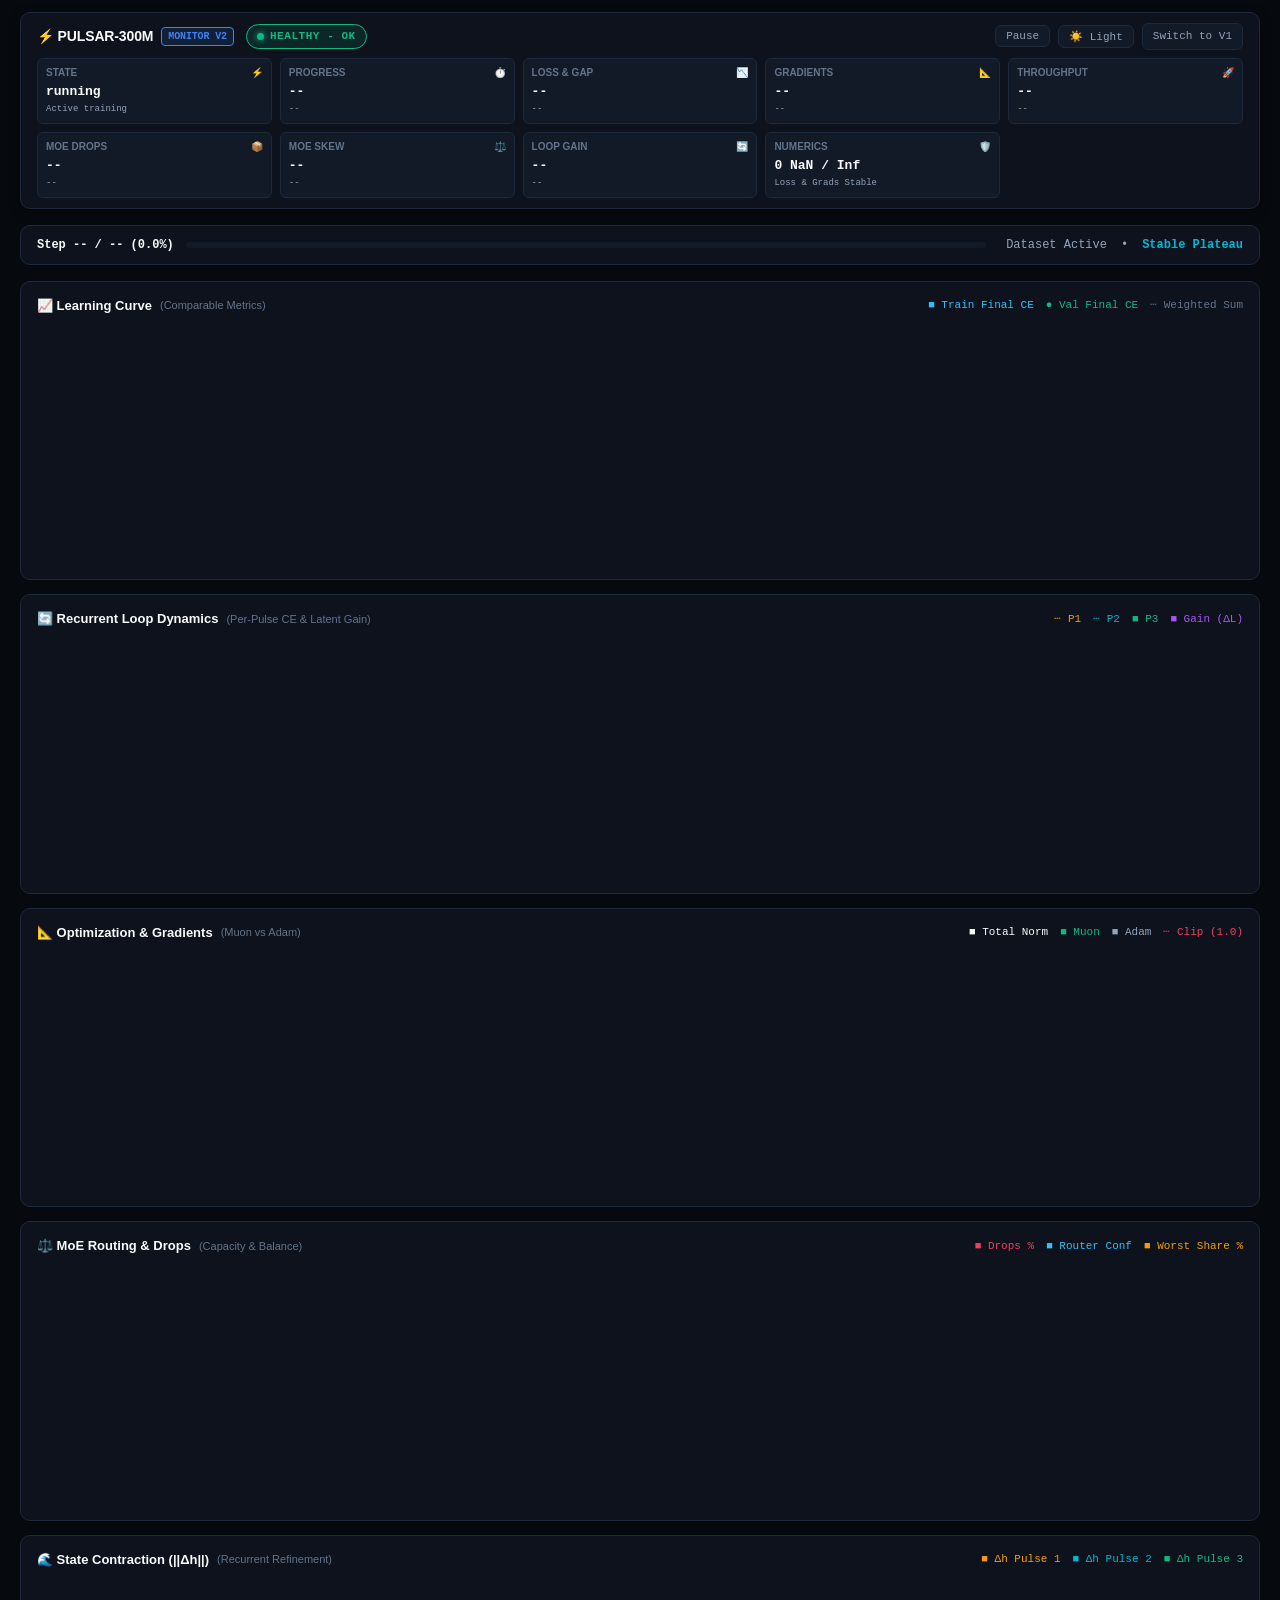
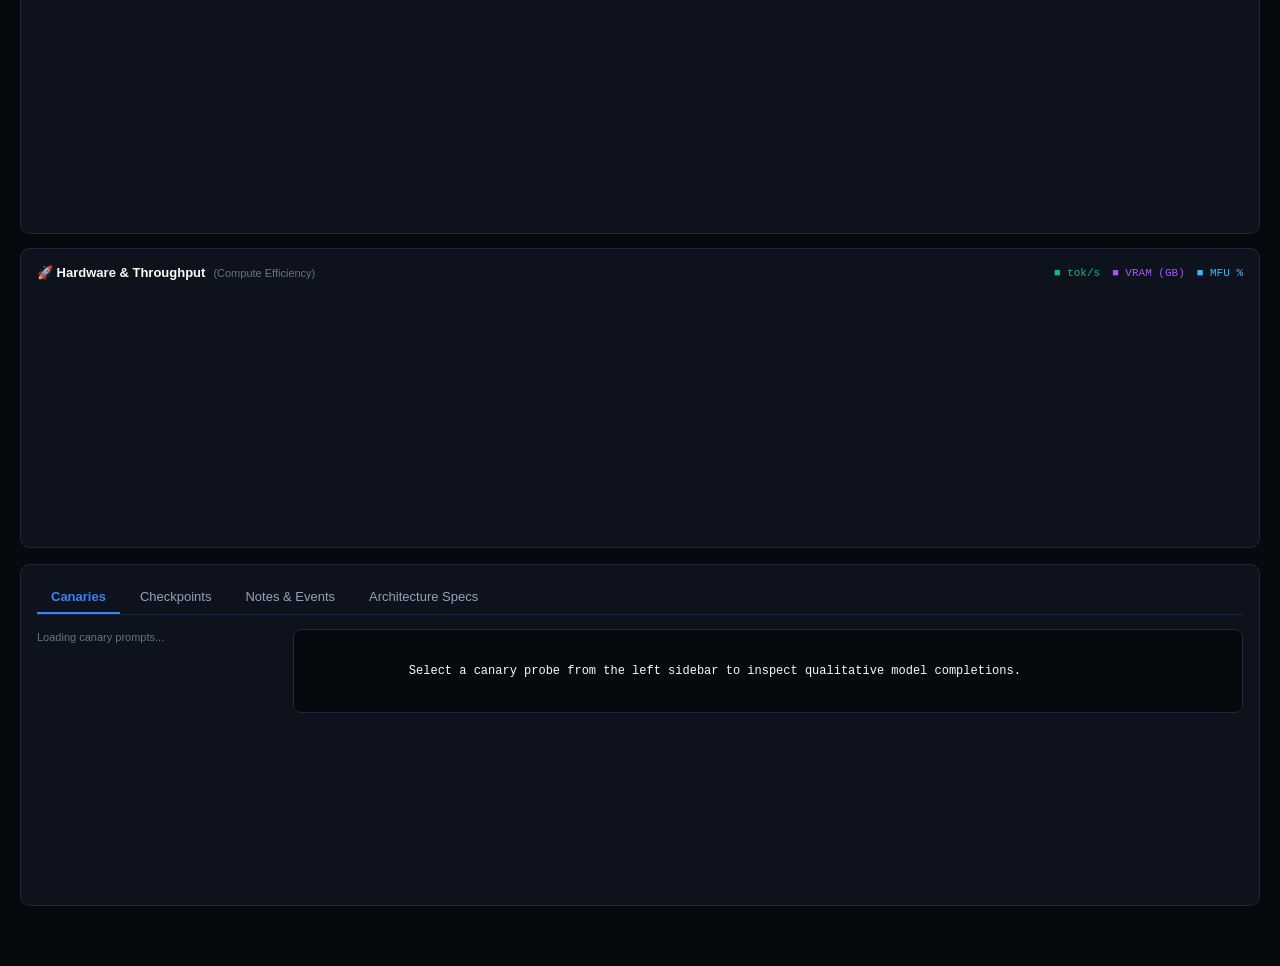
==== monitor/v2/index.html @ 7ce27eac "feat(monitor-v2): complete frontend UI, uPlot suite, and documentation" ====
<!DOCTYPE html>
<html lang="en" data-theme="dark">
<head>
  <meta charset="utf-8">
  <meta name="viewport" content="width=device-width, initial-scale=1.0">
  <title>PULSAR-300M Monitor V2</title>
  <link rel="stylesheet" href="vendor/uPlot.min.css">
  <link rel="stylesheet" href="style.css">
</head>
<body>
  <div class="v2-container">

    <!-- TIER 1: STICKY HEALTH STRIP -->
    <header class="health-strip-sticky">
      <div class="health-strip-top">
        <div class="health-brand-group">
          <div class="brand-badge">
            <span>⚡ PULSAR-300M</span>
            <span class="brand-v2-tag">MONITOR V2</span>
          </div>
          <div id="overallStatusPill" class="status-pill-overall OK">
            <span class="status-dot"></span>
            <span id="overallStatusText">HEALTHY - OK</span>
          </div>
        </div>

        <div class="health-controls">
          <button id="pauseBtn" class="btn-sm" title="Freeze live dashboard updates">Pause</button>
          <button id="themeToggleBtn" class="btn-sm" title="Toggle between dark and light themes">☀️ Light</button>
          <a href="/" class="btn-sm" style="text-decoration: none;" title="Switch to Legacy Monitor V1">Switch to V1</a>
        </div>
      </div>

      <!-- 9 Server-Side Computed Health Checks -->
      <div class="health-checks-grid">
        <!-- 1. Run State -->
        <div id="checkRunState" class="health-check-card OK">
          <div class="check-header">
            <span>State</span>
            <span>⚡</span>
          </div>
          <div class="check-value">running</div>
          <div class="check-sub">Active training</div>
          <div class="tooltip-content">Monitors process heartbeat against median step time. Alerts if stalled.</div>
        </div>

        <!-- 2. Progress / ETA -->
        <div id="checkProgress" class="health-check-card OK">
          <div class="check-header">
            <span>Progress</span>
            <span>⏱️</span>
          </div>
          <div class="check-value">--</div>
          <div class="check-sub">--</div>
          <div class="tooltip-content">Current step / target horizon and estimated wall-clock time to completion.</div>
        </div>

        <!-- 3. Loss & Gap -->
        <div id="checkLoss" class="health-check-card OK">
          <div class="check-header">
            <span>Loss & Gap</span>
            <span>📉</span>
          </div>
          <div class="check-value">--</div>
          <div class="check-sub">--</div>
          <div class="tooltip-content">Training final-pulse CE vs validation final CE. Flags if gap exceeds ±0.15 nats.</div>
        </div>

        <!-- 4. Gradients -->
        <div id="checkGradients" class="health-check-card OK">
          <div class="check-header">
            <span>Gradients</span>
            <span>📐</span>
          </div>
          <div class="check-value">--</div>
          <div class="check-sub">--</div>
          <div class="tooltip-content">Total gradient norm and rolling clip fraction. Flags if clipping > 30%.</div>
        </div>

        <!-- 5. Throughput & VRAM -->
        <div id="checkThroughput" class="health-check-card OK">
          <div class="check-header">
            <span>Throughput</span>
            <span>🚀</span>
          </div>
          <div class="check-value">--</div>
          <div class="check-sub">--</div>
          <div class="tooltip-content">Tokens/sec vs target floor (8.5k) and peak VRAM vs budget (7.5 GB).</div>
        </div>

        <!-- 6. MoE Drops -->
        <div id="checkDrops" class="health-check-card OK">
          <div class="check-header">
            <span>MoE Drops</span>
            <span>📦</span>
          </div>
          <div class="check-value">--</div>
          <div class="check-sub">--</div>
          <div class="tooltip-content">Token drop rate against capacity limit. Watch if > 2.0%, Alert if > 5.0%.</div>
        </div>

        <!-- 7. MoE Skew & Bias -->
        <div id="checkBalance" class="health-check-card OK">
          <div class="check-header">
            <span>MoE Skew</span>
            <span>⚖️</span>
          </div>
          <div class="check-value">--</div>
          <div class="check-sub">--</div>
          <div class="tooltip-content">Worst single-expert share (uniform 12.5%) and auxiliary router bias magnitude.</div>
        </div>

        <!-- 8. Recurrent Loops -->
        <div id="checkLoops" class="health-check-card OK">
          <div class="check-header">
            <span>Loop Gain</span>
            <span>🔄</span>
          </div>
          <div class="check-value">--</div>
          <div class="check-sub">--</div>
          <div class="tooltip-content">Cross-entropy gain across recurrent pulses (CE_p1 - CE_p3). Must stay positive.</div>
        </div>

        <!-- 9. Numerics -->
        <div id="checkNumerics" class="health-check-card OK">
          <div class="check-header">
            <span>Numerics</span>
            <span>🛡️</span>
          </div>
          <div class="check-value">0 NaN / Inf</div>
          <div class="check-sub">Loss & Grads Stable</div>
          <div class="tooltip-content">Real-time scan for NaN or Infinite loss and gradient values.</div>
        </div>
      </div>
    </header>

    <!-- PROGRESS & HORIZON STRIP -->
    <section class="progress-strip">
      <div class="progress-left-block">
        <strong id="stepProgressLabel">Step -- / -- (0.0%)</strong>
        <div class="progress-track-wide">
          <div id="sessionProgressBarV2" class="progress-fill-wide"></div>
        </div>
      </div>
      <div class="progress-meta-tags">
        <span id="shardHorizonLabel">Dataset Active</span>
        <span>•</span>
        <span id="runPhaseTag" style="color: var(--cyan); font-weight: 700;">Stable Plateau</span>
      </div>
    </section>

    <!-- TIER 2: 6 UPLOT CHARTS (2x3 GRID) -->
    <main class="charts-grid-3x2">
      <!-- Chart 1: Learning -->
      <section class="chart-card">
        <div class="chart-card-header">
          <div class="chart-card-title">
            <span>📈 Learning Curve</span>
            <span style="font-size: 11px; font-weight: normal; color: var(--text-muted);">(Comparable Metrics)</span>
          </div>
          <div class="chart-legend-row">
            <span style="color: #38bdf8;">■ Train Final CE</span>
            <span style="color: #10b981;">● Val Final CE</span>
            <span style="color: #64748b;">┄ Weighted Sum</span>
          </div>
        </div>
        <div id="chartLearning" class="chart-uplot-wrap"></div>
      </section>

      <!-- Chart 2: Recurrent Loops -->
      <section class="chart-card">
        <div class="chart-card-header">
          <div class="chart-card-title">
            <span>🔄 Recurrent Loop Dynamics</span>
            <span style="font-size: 11px; font-weight: normal; color: var(--text-muted);">(Per-Pulse CE & Latent Gain)</span>
          </div>
          <div class="chart-legend-row">
            <span style="color: #f59e0b;">┄ P1</span>
            <span style="color: #06b6d4;">┄ P2</span>
            <span style="color: #10b981;">■ P3</span>
            <span style="color: #a855f7;">■ Gain (ΔL)</span>
          </div>
        </div>
        <div id="chartLoops" class="chart-uplot-wrap"></div>
      </section>

      <!-- Chart 3: Optimization & Gradients -->
      <section class="chart-card">
        <div class="chart-card-header">
          <div class="chart-card-title">
            <span>📐 Optimization & Gradients</span>
            <span style="font-size: 11px; font-weight: normal; color: var(--text-muted);">(Muon vs Adam)</span>
          </div>
          <div class="chart-legend-row">
            <span style="color: #f8fafc;">■ Total Norm</span>
            <span style="color: #10b981;">■ Muon</span>
            <span style="color: #94a3b8;">■ Adam</span>
            <span style="color: #f43f5e;">┄ Clip (1.0)</span>
          </div>
        </div>
        <div id="chartOptimization" class="chart-uplot-wrap"></div>
      </section>

      <!-- Chart 4: MoE Routing & Drops -->
      <section class="chart-card">
        <div class="chart-card-header">
          <div class="chart-card-title">
            <span>⚖️ MoE Routing & Drops</span>
            <span style="font-size: 11px; font-weight: normal; color: var(--text-muted);">(Capacity & Balance)</span>
          </div>
          <div class="chart-legend-row">
            <span style="color: #f43f5e;">■ Drops %</span>
            <span style="color: #38bdf8;">■ Router Conf</span>
            <span style="color: #f59e0b;">■ Worst Share %</span>
          </div>
        </div>
        <div id="chartMoe" class="chart-uplot-wrap"></div>
      </section>

      <!-- Chart 5: Recurrent State Dynamics -->
      <section class="chart-card">
        <div class="chart-card-header">
          <div class="chart-card-title">
            <span>🌊 State Contraction (||Δh||)</span>
            <span style="font-size: 11px; font-weight: normal; color: var(--text-muted);">(Recurrent Refinement)</span>
          </div>
          <div class="chart-legend-row">
            <span style="color: #f59e0b;">■ Δh Pulse 1</span>
            <span style="color: #06b6d4;">■ Δh Pulse 2</span>
            <span style="color: #10b981;">■ Δh Pulse 3</span>
          </div>
        </div>
        <div id="chartDynamics" class="chart-uplot-wrap"></div>
      </section>

      <!-- Chart 6: System & Hardware -->
      <section class="chart-card">
        <div class="chart-card-header">
          <div class="chart-card-title">
            <span>🚀 Hardware & Throughput</span>
            <span style="font-size: 11px; font-weight: normal; color: var(--text-muted);">(Compute Efficiency)</span>
          </div>
          <div class="chart-legend-row">
            <span style="color: #10b981;">■ tok/s</span>
            <span style="color: #a855f7;">■ VRAM (GB)</span>
            <span style="color: #38bdf8;">■ MFU %</span>
          </div>
        </div>
        <div id="chartSystem" class="chart-uplot-wrap"></div>
      </section>
    </main>

    <!-- TIER 3: DRILL-DOWN TABS -->
    <section class="drilldown-panel">
      <nav class="tab-nav-row">
        <button class="tab-btn active" data-tab="canaries">Canaries</button>
        <button class="tab-btn" data-tab="checkpoints">Checkpoints</button>
        <button class="tab-btn" data-tab="notes">Notes & Events</button>
        <button class="tab-btn" data-tab="specs">Architecture Specs</button>
      </nav>

      <div class="tab-content-area">
        <!-- Tab 1: Canaries -->
        <div id="tabPane_canaries" class="tab-pane" style="display: block;">
          <div class="canary-grid-v2">
            <div id="canarySidebar" class="canary-sidebar">
              <div style="color: var(--text-muted); font-size: 11px;">Loading canary prompts...</div>
            </div>
            <div id="canaryDisplayBody" class="canary-body-v2">
              Select a canary probe from the left sidebar to inspect qualitative model completions.
            </div>
          </div>
        </div>

        <!-- Tab 2: Checkpoints -->
        <div id="tabPane_checkpoints" class="tab-pane" style="display: none;">
          <table class="v2-table">
            <thead>
              <tr>
                <th>Checkpoint File</th>
                <th>File Size</th>
                <th>Last Modified (UTC)</th>
                <th>Status Flags</th>
              </tr>
            </thead>
            <tbody id="checkpointsTableBody">
              <tr><td colspan="4" style="color: var(--text-muted);">Loading checkpoints...</td></tr>
            </tbody>
          </table>
        </div>

        <!-- Tab 3: Notes & Annotations -->
        <div id="tabPane_notes" class="tab-pane" style="display: none;">
          <div class="notes-composer">
            <input type="number" id="noteStepInput" class="input-text" style="max-width: 120px;" placeholder="Step #" />
            <input type="text" id="noteTextInput" class="input-text" placeholder="Record observation, intervention, or milestone note..." />
            <button id="addNoteBtn" class="btn-sm active">Add Note</button>
          </div>
          <div id="notesListContainer">
            <div style="color: var(--text-muted); font-size: 12px;">Loading notes...</div>
          </div>
        </div>

        <!-- Tab 4: Specs & Hyperparameters -->
        <div id="tabPane_specs" class="tab-pane" style="display: none;">
          <div style="display: grid; grid-template-columns: repeat(auto-fit, minmax(260px, 1fr)); gap: 14px; font-family: var(--font-mono); font-size: 12px;">
            <div style="background: var(--bg-card); border: 1px solid var(--border); border-radius: 8px; padding: 14px;">
              <strong style="color: var(--cyan); display: block; margin-bottom: 8px;">// MODEL ARCHITECTURE</strong>
              <div style="display: flex; justify-content: space-between; margin-bottom: 4px;"><span>Parameters:</span><strong>308M (Total) / 138M (Active)</strong></div>
              <div style="display: flex; justify-content: space-between; margin-bottom: 4px;"><span>Layers:</span><strong>8 Transformer Blocks</strong></div>
              <div style="display: flex; justify-content: space-between; margin-bottom: 4px;"><span>Recurrent Pulses:</span><strong>3 per layer (Dynamic λ)</strong></div>
              <div style="display: flex; justify-content: space-between; margin-bottom: 4px;"><span>MoE Routing:</span><strong>Top-2 of 8 Experts (Aux-free Bias)</strong></div>
              <div style="display: flex; justify-content: space-between; margin-bottom: 4px;"><span>Hidden / Head Dim:</span><strong>1024 / 128 (8 Heads)</strong></div>
            </div>

            <div style="background: var(--bg-card); border: 1px solid var(--border); border-radius: 8px; padding: 14px;">
              <strong style="color: var(--emerald); display: block; margin-bottom: 8px;">// TRAINING PIPELINE</strong>
              <div style="display: flex; justify-content: space-between; margin-bottom: 4px;"><span>Global Batch:</span><strong>131,072 tokens (128 seqs)</strong></div>
              <div style="display: flex; justify-content: space-between; margin-bottom: 4px;"><span>Sequence Length:</span><strong>1024 tokens</strong></div>
              <div style="display: flex; justify-content: space-between; margin-bottom: 4px;"><span>Optimizer:</span><strong>Muon (2D Hidden) + AdamW (Embed/Norm)</strong></div>
              <div style="display: flex; justify-content: space-between; margin-bottom: 4px;"><span>Learning Schedule:</span><strong>WSD (300 warmup, stable plateau)</strong></div>
              <div style="display: flex; justify-content: space-between; margin-bottom: 4px;"><span>Precision:</span><strong>bfloat16 mixed precision</strong></div>
            </div>

            <div style="background: var(--bg-card); border: 1px solid var(--border); border-radius: 8px; padding: 14px;">
              <strong style="color: var(--amber); display: block; margin-bottom: 8px;">// HARDWARE & THERMALS</strong>
              <div style="display: flex; justify-content: space-between; margin-bottom: 4px;"><span>GPU Platform:</span><strong>NVIDIA GeForce RTX 4060 Laptop (8GB)</strong></div>
              <div style="display: flex; justify-content: space-between; margin-bottom: 4px;"><span>VRAM Floor:</span><strong>6.8 GB Peak (~85% utilization)</strong></div>
              <div style="display: flex; justify-content: space-between; margin-bottom: 4px;"><span>Thermal Guard:</span><strong>100s cooldown every 100 steps</strong></div>
              <div style="display: flex; justify-content: space-between; margin-bottom: 4px;"><span>Throughput Target:</span><strong>≥ 8,500 tok/s (>30% MFU)</strong></div>
            </div>
          </div>
        </div>
      </div>
    </section>

  </div>

  <!-- Vendored uPlot IIFE (Zero CDN dependency) -->
  <script src="vendor/uPlot.iife.min.js"></script>
  <!-- V2 ES Module Application -->
  <script type="module" src="app.js"></script>
</body>
</html>
---- monitor/v2/vendor/uPlot.min.css ----
.uplot, .uplot *, .uplot *::before, .uplot *::after {box-sizing: border-box;}.uplot {font-family: system-ui, -apple-system, "Segoe UI", Roboto, "Helvetica Neue", Arial, "Noto Sans", sans-serif, "Apple Color Emoji", "Segoe UI Emoji", "Segoe UI Symbol", "Noto Color Emoji";line-height: 1.5;width: min-content;}.u-title {text-align: center;font-size: 18px;font-weight: bold;}.u-wrap {position: relative;user-select: none;}.u-over, .u-under {position: absolute;}.u-under {overflow: hidden;}.uplot canvas {display: block;position: relative;width: 100%;height: 100%;}.u-axis {position: absolute;}.u-legend {font-size: 14px;margin: auto;text-align: center;}.u-inline {display: block;}.u-inline * {display: inline-block;}.u-inline tr {margin-right: 16px;}.u-legend th {font-weight: 600;}.u-legend th > * {vertical-align: middle;display: inline-block;}.u-legend .u-marker {width: 1em;height: 1em;margin-right: 4px;background-clip: padding-box !important;}.u-inline.u-live th::after {content: ":";vertical-align: middle;}.u-inline:not(.u-live) .u-value {display: none;}.u-series > * {padding: 4px;}.u-series th {cursor: pointer;}.u-legend .u-off > * {opacity: 0.3;}.u-select {background: rgba(0,0,0,0.07);position: absolute;pointer-events: none;}.u-cursor-x, .u-cursor-y {position: absolute;left: 0;top: 0;pointer-events: none;will-change: transform;}.u-hz .u-cursor-x, .u-vt .u-cursor-y {height: 100%;border-right: 1px dashed #607D8B;}.u-hz .u-cursor-y, .u-vt .u-cursor-x {width: 100%;border-bottom: 1px dashed #607D8B;}.u-cursor-pt {position: absolute;top: 0;left: 0;border-radius: 50%;border: 0 solid;pointer-events: none;will-change: transform;/*this has to be !important since we set inline "background" shorthand */background-clip: padding-box !important;}.u-axis.u-off, .u-select.u-off, .u-cursor-x.u-off, .u-cursor-y.u-off, .u-cursor-pt.u-off {display: none;}
---- monitor/v2/style.css ----
/* Pulsar Monitor V2 - Clean, High-Contrast Mission Control Styling */

:root, [data-theme="dark"] {
  color-scheme: dark;
  --bg-base: #06090e;
  --bg-surface: #0d121c;
  --bg-card: #121927;
  --bg-card-hover: #192336;
  --bg-input: #0a0f19;
  
  --border: #1e293b;
  --border-subtle: #1e293b80;
  --border-focus: #38bdf8;
  
  --text-primary: #f8fafc;
  --text-secondary: #94a3b8;
  --text-muted: #64748b;
  --text-dim: #475569;

  --emerald: #10b981;
  --emerald-bg: rgba(16, 185, 129, 0.12);
  --amber: #f59e0b;
  --amber-bg: rgba(245, 158, 11, 0.12);
  --rose: #f43f5e;
  --rose-bg: rgba(244, 63, 94, 0.12);
  --cyan: #06b6d4;
  --cyan-bg: rgba(6, 182, 212, 0.12);
  --purple: #a855f7;
  --purple-bg: rgba(168, 85, 247, 0.12);
  --blue: #3b82f6;
  --blue-bg: rgba(59, 130, 246, 0.12);

  --font-sans: 'Inter', -apple-system, BlinkMacSystemFont, "Segoe UI", Roboto, sans-serif;
  --font-mono: 'JetBrains Mono', ui-monospace, SFMono-Regular, Menlo, Monaco, Consolas, monospace;
}

[data-theme="light"] {
  color-scheme: light;
  --bg-base: #f1f5f9;
  --bg-surface: #ffffff;
  --bg-card: #ffffff;
  --bg-card-hover: #f8fafc;
  --bg-input: #f8fafc;

  --border: #cbd5e1;
  --border-subtle: #e2e8f0;
  --border-focus: #0284c7;

  --text-primary: #0f172a;
  --text-secondary: #334155;
  --text-muted: #64748b;
  --text-dim: #94a3b8;

  --emerald: #059669;
  --emerald-bg: #d1fae5;
  --amber: #d97706;
  --amber-bg: #fef3c7;
  --rose: #e11d48;
  --rose-bg: #ffe4e6;
  --cyan: #0891b2;
  --cyan-bg: #cffafe;
  --purple: #7c3aed;
  --purple-bg: #ede9fe;
  --blue: #2563eb;
  --blue-bg: #dbeafe;
}

* {
  box-sizing: border-box;
  margin: 0;
  padding: 0;
}

body {
  background-color: var(--bg-base);
  color: var(--text-primary);
  font-family: var(--font-sans);
  font-size: 13px;
  line-height: 1.5;
  -webkit-font-smoothing: antialiased;
}

/* Container */
.v2-container {
  max-width: 1680px;
  margin: 0 auto;
  padding: 12px 20px 60px;
  display: flex;
  flex-direction: column;
  gap: 16px;
}

/* Tier 1: Sticky Health Strip */
.health-strip-sticky {
  position: sticky;
  top: 0;
  z-index: 100;
  background: var(--bg-surface);
  border: 1px solid var(--border);
  border-radius: 10px;
  padding: 10px 16px;
  box-shadow: 0 4px 12px rgba(0, 0, 0, 0.35);
  display: flex;
  flex-direction: column;
  gap: 8px;
}

.health-strip-top {
  display: flex;
  justify-content: space-between;
  align-items: center;
  gap: 16px;
}

.health-brand-group {
  display: flex;
  align-items: center;
  gap: 12px;
}

.brand-badge {
  font-weight: 700;
  font-size: 14px;
  letter-spacing: -0.01em;
  display: flex;
  align-items: center;
  gap: 8px;
}

.brand-v2-tag {
  font-family: var(--font-mono);
  font-size: 10px;
  font-weight: 700;
  background: var(--blue-bg);
  color: var(--blue);
  border: 1px solid var(--blue);
  padding: 1px 6px;
  border-radius: 4px;
  text-transform: uppercase;
}

/* Overall Status Badge */
.status-pill-overall {
  display: inline-flex;
  align-items: center;
  gap: 6px;
  padding: 3px 10px;
  border-radius: 9999px;
  font-size: 11px;
  font-weight: 700;
  text-transform: uppercase;
  letter-spacing: 0.05em;
  font-family: var(--font-mono);
}

.status-pill-overall.OK {
  background: var(--emerald-bg);
  color: var(--emerald);
  border: 1px solid var(--emerald);
}

.status-pill-overall.WATCH {
  background: var(--amber-bg);
  color: var(--amber);
  border: 1px solid var(--amber);
}

.status-pill-overall.ALERT {
  background: var(--rose-bg);
  color: var(--rose);
  border: 1px solid var(--rose);
  animation: alertPulse 1.5s infinite;
}

@keyframes alertPulse {
  0%, 100% { opacity: 1; }
  50% { opacity: 0.6; }
}

.status-dot {
  width: 7px;
  height: 7px;
  border-radius: 50%;
  background: currentColor;
  box-shadow: 0 0 6px currentColor;
}

.health-controls {
  display: flex;
  align-items: center;
  gap: 8px;
}

.btn-sm {
  background: var(--bg-card);
  border: 1px solid var(--border);
  color: var(--text-secondary);
  font-family: var(--font-mono);
  font-size: 11px;
  font-weight: 500;
  padding: 4px 10px;
  border-radius: 6px;
  cursor: pointer;
  transition: all 0.15s ease;
}

.btn-sm:hover {
  background: var(--bg-card-hover);
  color: var(--text-primary);
  border-color: var(--border-focus);
}

.btn-sm.active {
  background: var(--blue-bg);
  color: var(--blue);
  border-color: var(--blue);
}

/* Health Grid: 9 Checks */
.health-checks-grid {
  display: grid;
  grid-template-columns: repeat(9, 1fr);
  gap: 8px;
}

.health-check-card {
  background: var(--bg-card);
  border: 1px solid var(--border);
  border-radius: 6px;
  padding: 6px 8px;
  display: flex;
  flex-direction: column;
  gap: 2px;
  position: relative;
  cursor: help;
  transition: border-color 0.15s ease;
}

.health-check-card:hover {
  border-color: var(--border-focus);
}

.health-check-card.WATCH {
  border-color: var(--amber);
  background: var(--amber-bg);
}

.health-check-card.ALERT {
  border-color: var(--rose);
  background: var(--rose-bg);
}

.check-header {
  display: flex;
  justify-content: space-between;
  align-items: center;
  font-size: 10px;
  font-weight: 600;
  text-transform: uppercase;
  color: var(--text-muted);
}

.check-value {
  font-family: var(--font-mono);
  font-size: 13px;
  font-weight: 700;
  color: var(--text-primary);
  white-space: nowrap;
  overflow: hidden;
  text-overflow: ellipsis;
}

.check-sub {
  font-family: var(--font-mono);
  font-size: 9px;
  color: var(--text-secondary);
  white-space: nowrap;
  overflow: hidden;
  text-overflow: ellipsis;
}

/* Tooltip on hover */
.health-check-card .tooltip-content {
  visibility: hidden;
  opacity: 0;
  position: absolute;
  top: 100%;
  left: 0;
  z-index: 200;
  background: #0f172a;
  border: 1px solid var(--border);
  padding: 8px 10px;
  border-radius: 6px;
  font-size: 11px;
  color: #f8fafc;
  width: 220px;
  box-shadow: 0 4px 10px rgba(0, 0, 0, 0.5);
  pointer-events: none;
  transition: opacity 0.15s ease;
}

.health-check-card:hover .tooltip-content {
  visibility: visible;
  opacity: 1;
}

/* Progress & Shard Horizon Strip */
.progress-strip {
  background: var(--bg-surface);
  border: 1px solid var(--border);
  border-radius: 10px;
  padding: 10px 16px;
  display: flex;
  justify-content: space-between;
  align-items: center;
  gap: 20px;
  font-family: var(--font-mono);
  font-size: 12px;
}

.progress-left-block {
  display: flex;
  align-items: center;
  gap: 12px;
  flex: 1;
}

.progress-track-wide {
  flex: 1;
  height: 6px;
  background: var(--bg-card);
  border-radius: 9999px;
  overflow: hidden;
}

.progress-fill-wide {
  height: 100%;
  background: linear-gradient(90deg, var(--blue), var(--emerald));
  width: 0%;
  transition: width 0.3s ease;
}

.progress-meta-tags {
  display: flex;
  align-items: center;
  gap: 14px;
  color: var(--text-secondary);
}

.progress-meta-tags strong {
  color: var(--text-primary);
}

/* Tier 2: 6 Charts Grid (2x3) */
.charts-grid-3x2 {
  display: grid;
  grid-template-columns: repeat(2, 1fr);
  gap: 14px;
}

.chart-card {
  background: var(--bg-surface);
  border: 1px solid var(--border);
  border-radius: 10px;
  padding: 14px 16px;
  display: flex;
  flex-direction: column;
  gap: 10px;
  min-height: 280px;
}

.chart-card-header {
  display: flex;
  justify-content: space-between;
  align-items: center;
}

.chart-card-title {
  font-size: 13px;
  font-weight: 600;
  color: var(--text-primary);
  display: flex;
  align-items: center;
  gap: 8px;
}

.chart-legend-row {
  display: flex;
  align-items: center;
  gap: 12px;
  font-family: var(--font-mono);
  font-size: 11px;
}

.chart-uplot-wrap {
  width: 100%;
  height: 240px;
  position: relative;
}

/* Tier 3: Drill-Down Tabs */
.drilldown-panel {
  background: var(--bg-surface);
  border: 1px solid var(--border);
  border-radius: 10px;
  padding: 16px;
  display: flex;
  flex-direction: column;
  gap: 14px;
}

.tab-nav-row {
  display: flex;
  border-bottom: 1px solid var(--border);
  gap: 6px;
}

.tab-btn {
  background: transparent;
  border: none;
  border-bottom: 2px solid transparent;
  color: var(--text-secondary);
  font-family: var(--font-sans);
  font-size: 13px;
  font-weight: 500;
  padding: 8px 14px;
  cursor: pointer;
  transition: all 0.15s ease;
}

.tab-btn:hover {
  color: var(--text-primary);
}

.tab-btn.active {
  color: var(--blue);
  border-bottom-color: var(--blue);
  font-weight: 600;
}

.tab-content-area {
  min-height: 260px;
}

/* Canaries View */
.canary-grid-v2 {
  display: grid;
  grid-template-columns: 240px 1fr;
  gap: 16px;
}

.canary-sidebar {
  display: flex;
  flex-direction: column;
  gap: 6px;
}

.canary-nav-item {
  background: var(--bg-card);
  border: 1px solid var(--border);
  border-radius: 6px;
  padding: 8px 10px;
  text-align: left;
  cursor: pointer;
  color: var(--text-secondary);
  font-size: 12px;
  display: flex;
  flex-direction: column;
  gap: 2px;
}

.canary-nav-item.active {
  background: var(--blue-bg);
  border-color: var(--blue);
  color: var(--text-primary);
}

.canary-nav-item strong {
  font-size: 12px;
}

.canary-body-v2 {
  background: var(--bg-base);
  border: 1px solid var(--border);
  border-radius: 8px;
  padding: 14px;
  font-family: var(--font-mono);
  font-size: 12px;
  max-height: 420px;
  overflow-y: auto;
  white-space: pre-wrap;
  word-break: break-word;
}

/* Checkpoints & Events Tables */
.v2-table {
  width: 100%;
  border-collapse: collapse;
  font-family: var(--font-mono);
  font-size: 12px;
}

.v2-table th {
  text-align: left;
  padding: 8px 12px;
  color: var(--text-muted);
  border-bottom: 1px solid var(--border);
  font-weight: 600;
}

.v2-table td {
  padding: 8px 12px;
  border-bottom: 1px solid var(--border-subtle);
  color: var(--text-primary);
}

.v2-table tr:hover td {
  background: var(--bg-card-hover);
}

/* Notes Composer */
.notes-composer {
  display: flex;
  gap: 8px;
  margin-bottom: 12px;
}

.input-text {
  background: var(--bg-input);
  border: 1px solid var(--border);
  border-radius: 6px;
  padding: 6px 12px;
  color: var(--text-primary);
  font-family: var(--font-mono);
  font-size: 12px;
  flex: 1;
}

.input-text:focus {
  outline: none;
  border-color: var(--border-focus);
}

/* Responsive */
@media (max-width: 1300px) {
  .health-checks-grid { grid-template-columns: repeat(5, 1fr); }
  .charts-grid-3x2 { grid-template-columns: 1fr; }
}

@media (max-width: 800px) {
  .v2-container { padding: 8px; }
  .health-checks-grid { grid-template-columns: repeat(2, 1fr); }
  .health-strip-top { flex-direction: column; align-items: flex-start; }
  .progress-strip { flex-direction: column; align-items: flex-start; }
  .canary-grid-v2 { grid-template-columns: 1fr; }
}
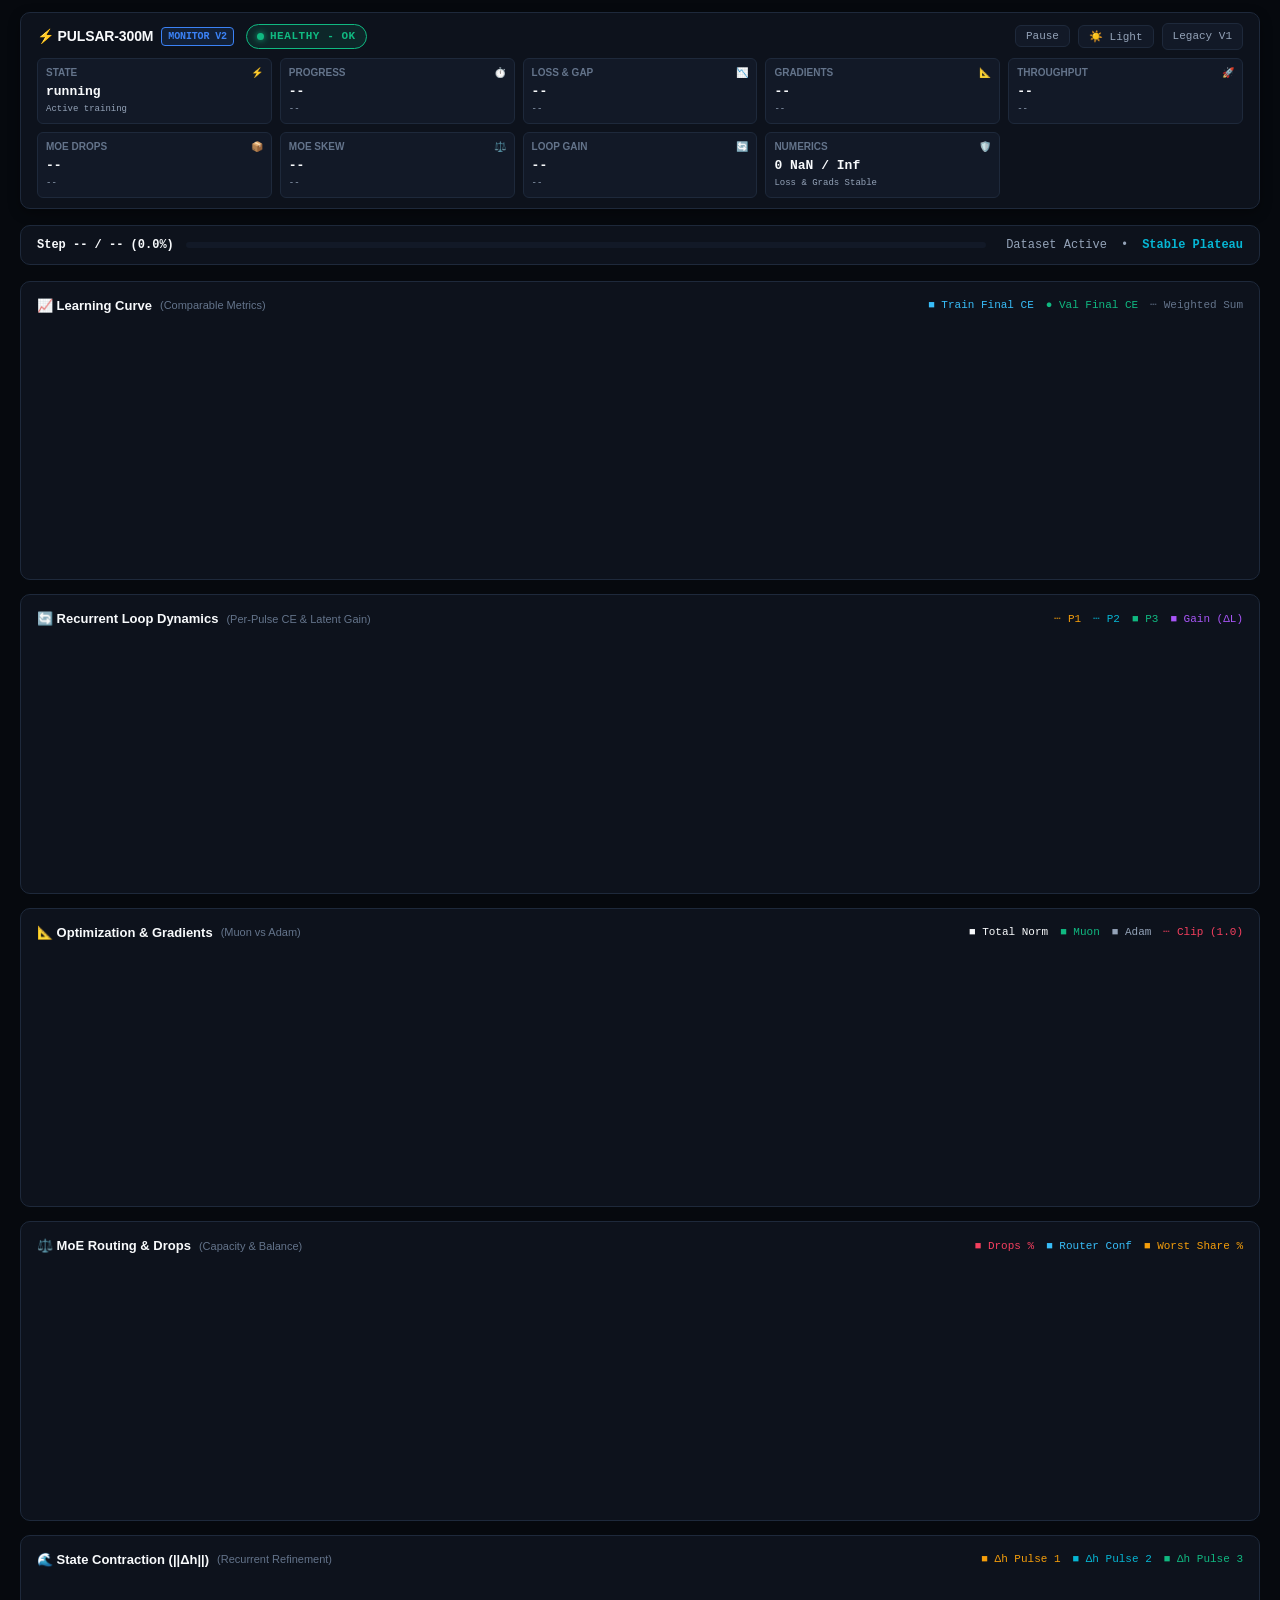
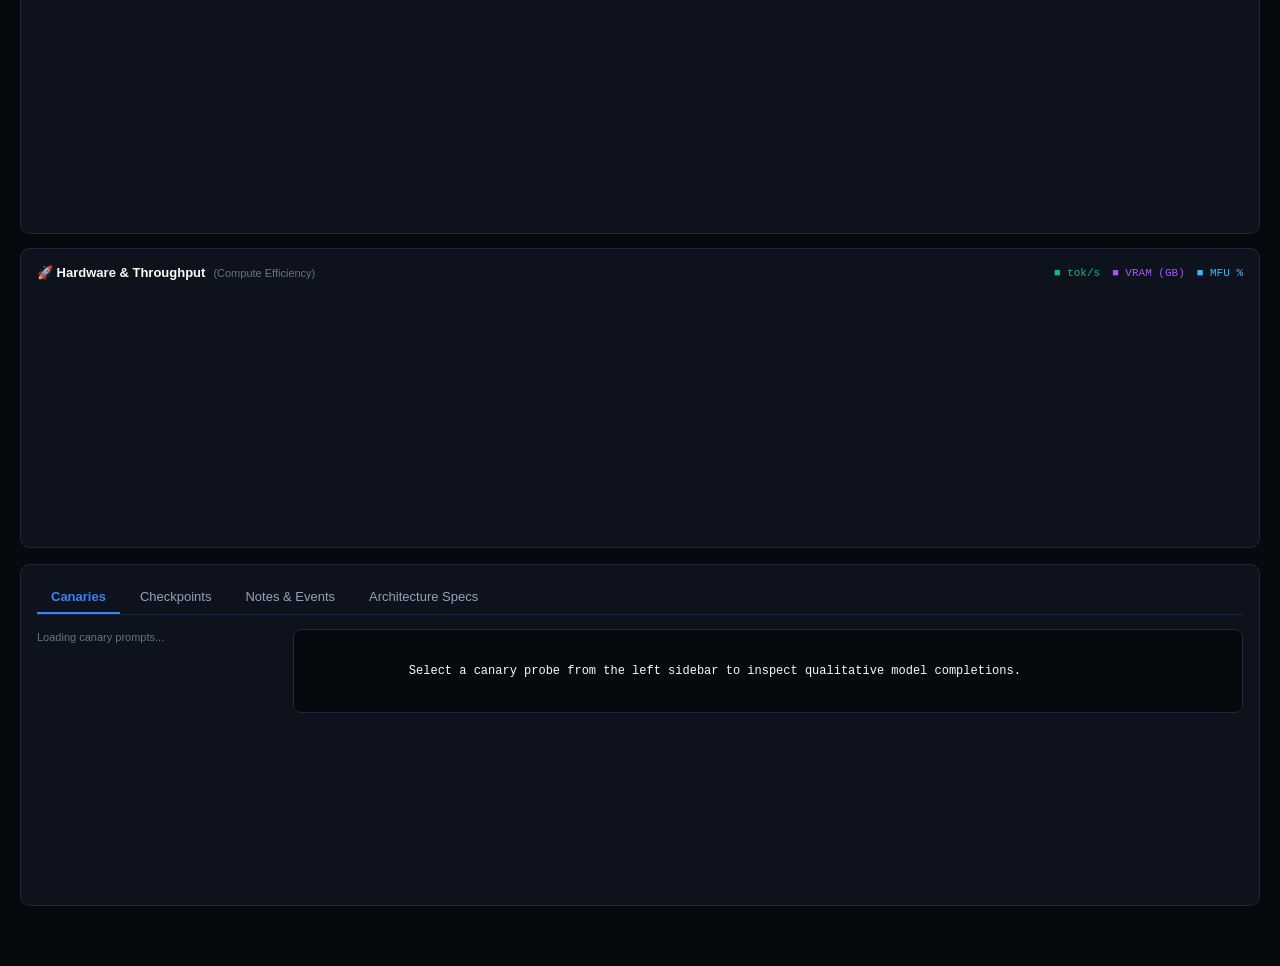
==== commit 51491de3: "feat(monitor-v2): promote V2 to default route at / and preserve legacy at /v1" ====
--- a/monitor/v2/index.html
+++ b/monitor/v2/index.html
@@ -27,7 +27,7 @@
         <div class="health-controls">
           <button id="pauseBtn" class="btn-sm" title="Freeze live dashboard updates">Pause</button>
           <button id="themeToggleBtn" class="btn-sm" title="Toggle between dark and light themes">☀️ Light</button>
-          <a href="/" class="btn-sm" style="text-decoration: none;" title="Switch to Legacy Monitor V1">Switch to V1</a>
+          <a href="/v1" class="btn-sm" style="text-decoration: none;" title="Switch to Legacy Monitor V1">Legacy V1</a>
         </div>
       </div>
 
